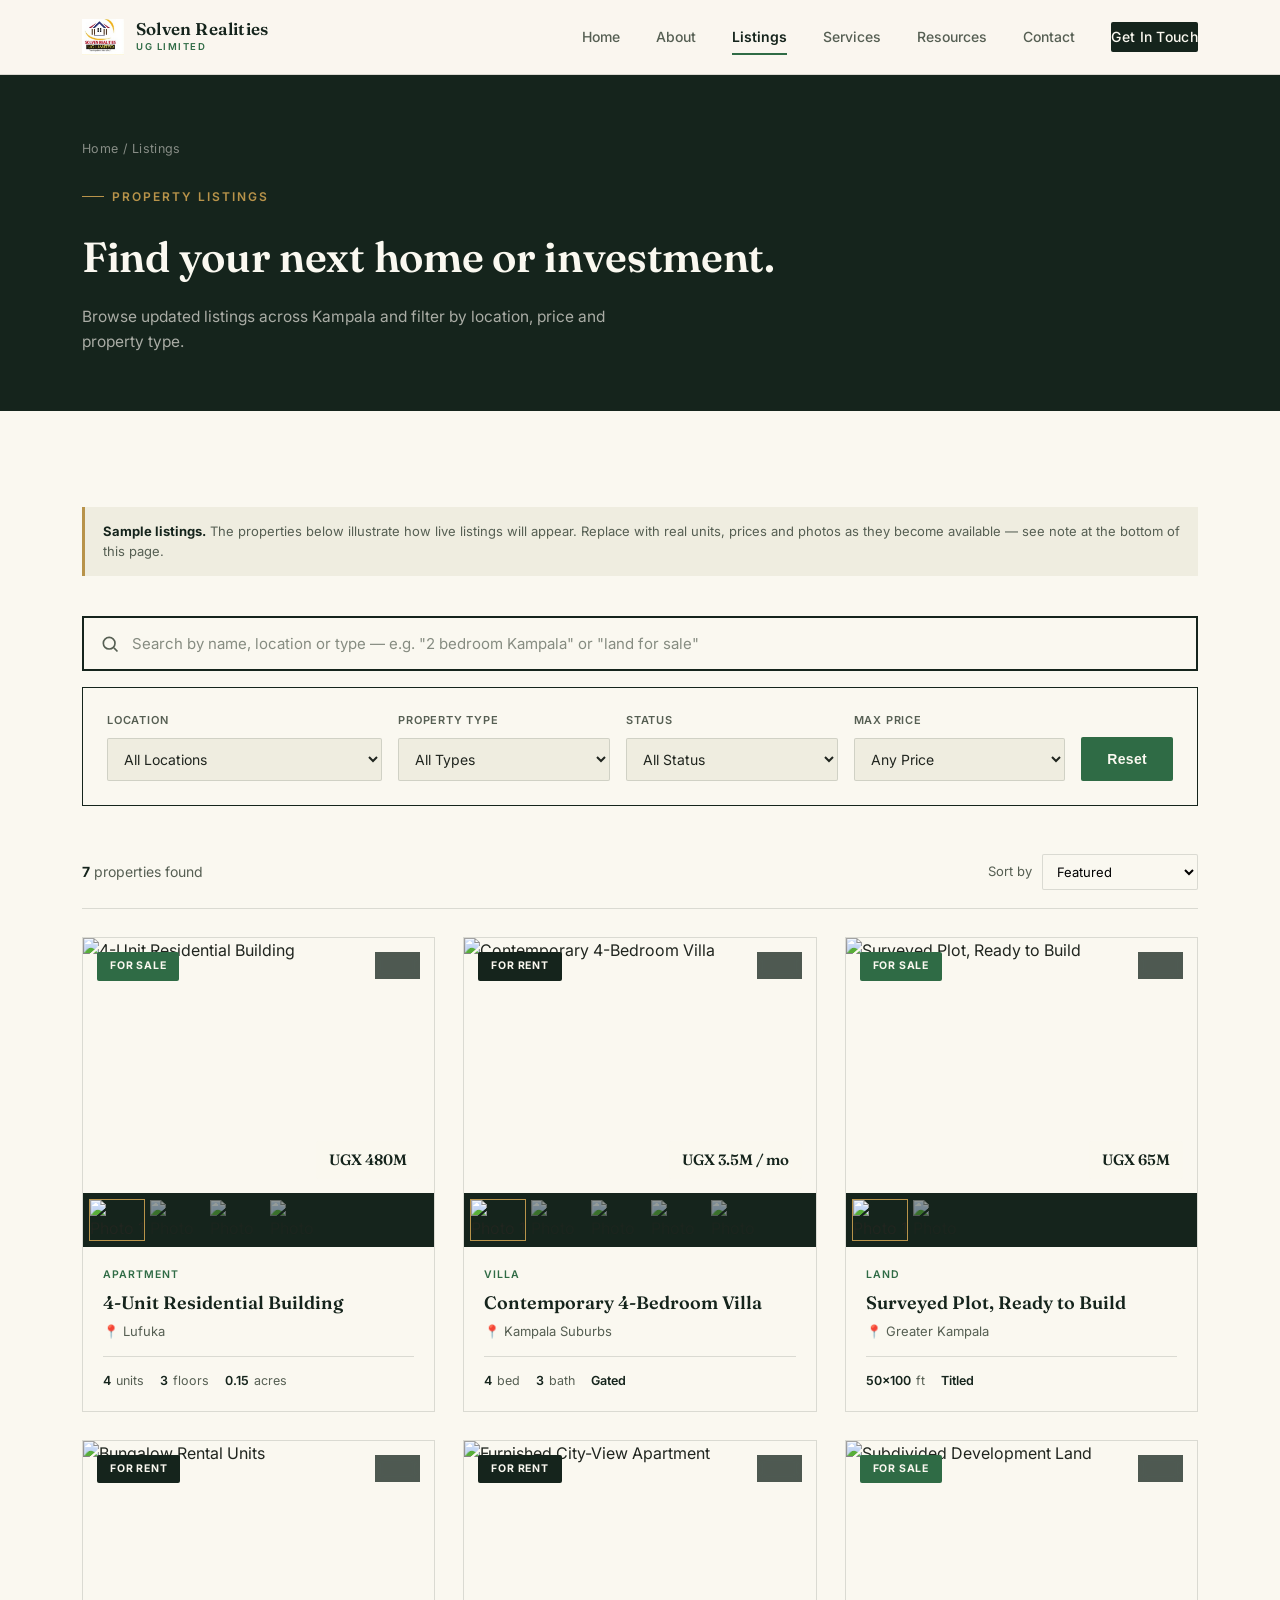
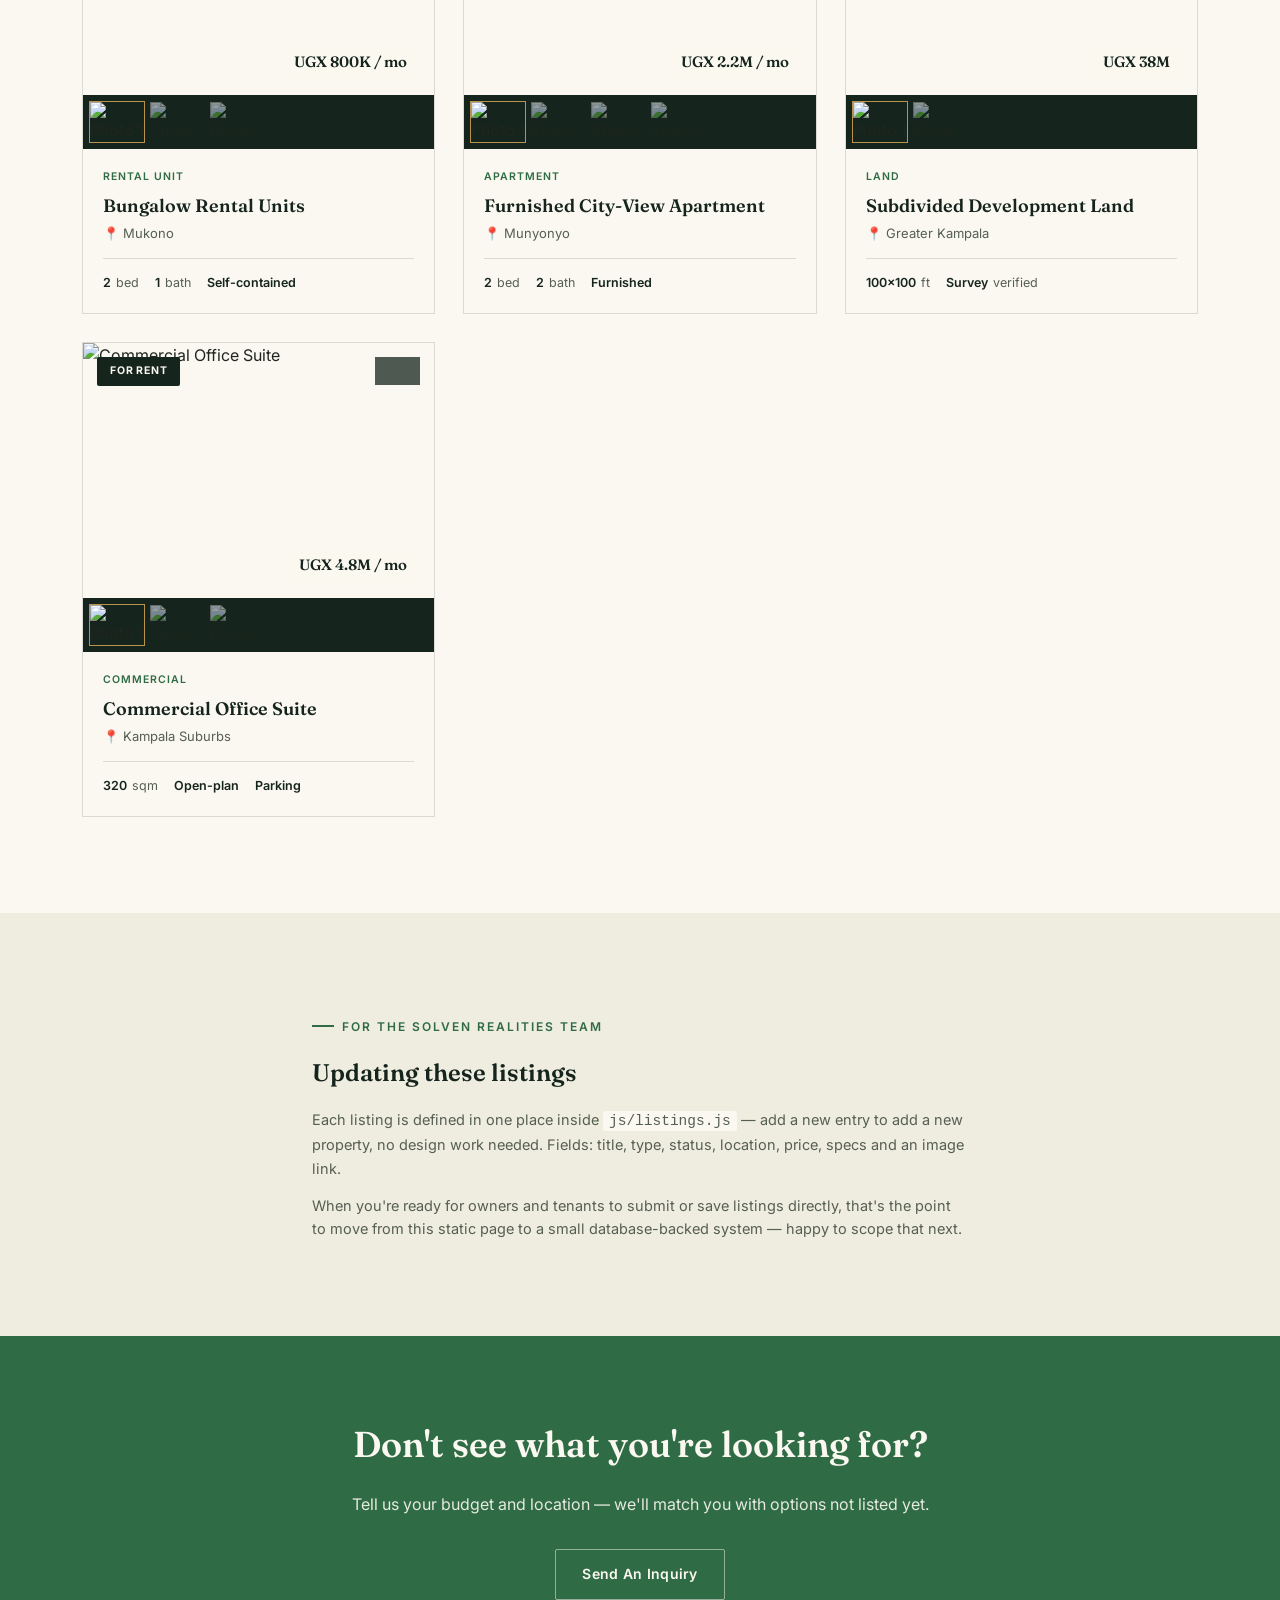
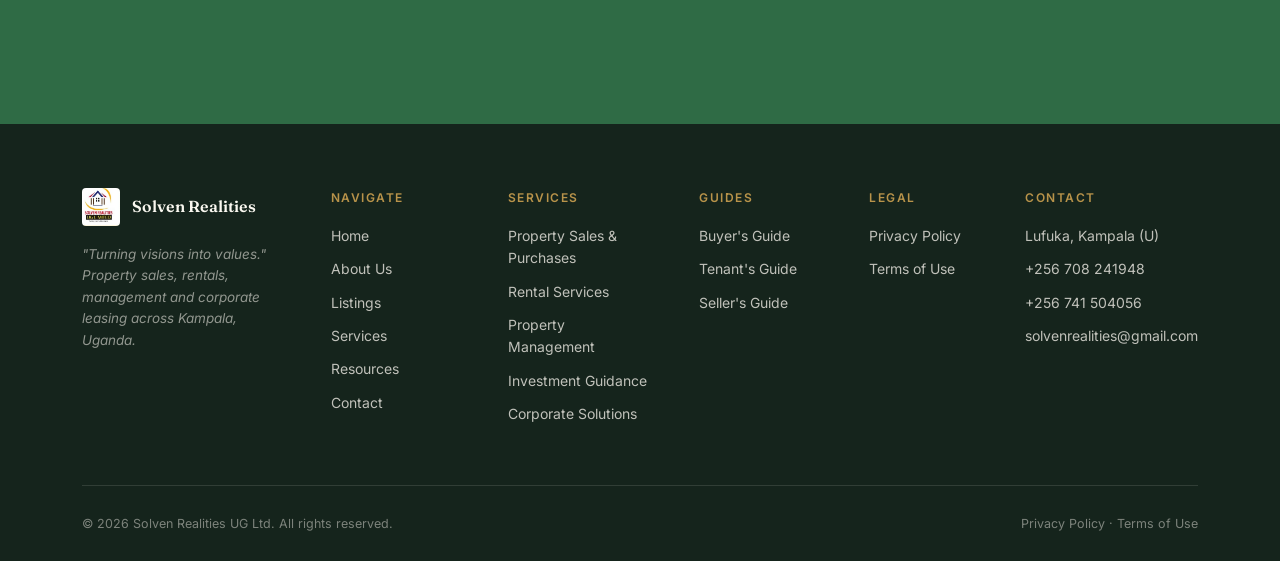
==== listings.html @ 7fe572ba "Add files via upload" ====
<!DOCTYPE html>
<html lang="en">
<head>
<meta charset="UTF-8">
<meta name="viewport" content="width=device-width, initial-scale=1.0">
<title>Property Listings — Solven Realities UG Ltd.</title>
<meta name="description" content="Browse residential, rental and land listings across Kampala, Uganda. Filter by location, price and property type.">
<link rel="stylesheet" href="css/style.css">
</head>
<body>

<!-- ===== HEADER ===== -->
<header class="site-header">
  <div class="nav-inner">
    <a href="index.html" class="brand">
      <img src="images/logo_raw.jpg" alt="Solven Realities logo">
      <div class="brand-text">
        <div class="name">Solven Realities</div>
        <div class="sub">UG Limited</div>
      </div>
    </a>
    <nav class="nav-links">
      <a href="index.html">Home</a>
      <a href="about.html">About</a>
      <a href="listings.html" class="active">Listings</a>
      <a href="services.html">Services</a>
      <a href="resources.html">Resources</a>
      <a href="contact.html">Contact</a>
      <a href="contact.html" class="nav-cta">Get In Touch</a>
    </nav>
    <button class="nav-toggle" aria-label="Menu"><span></span><span></span><span></span></button>
  </div>
</header>

<!-- ===== PAGE HEADER ===== -->
<section class="page-header">
  <div class="wrap">
    <div class="breadcrumb"><a href="index.html">Home</a> / Listings</div>
    <div class="eyebrow">Property Listings</div>
    <h1>Find your next home or investment.</h1>
    <p>Browse updated listings across Kampala and filter by location, price and property type.</p>
  </div>
</section>

<!-- ===== LISTINGS ===== -->
<section>
  <div class="wrap">

    <div class="sample-note">
      <strong>Sample listings.</strong> The properties below illustrate how live listings will appear. Replace with real units, prices and photos as they become available — see note at the bottom of this page.
    </div>

    <!-- Search bar -->
    <div class="search-bar-wrap">
      <div class="search-bar">
        <svg class="search-icon" viewBox="0 0 24 24" fill="none" stroke="currentColor" stroke-width="2"><circle cx="11" cy="11" r="7"/><path d="M21 21l-4.3-4.3"/></svg>
        <input
          type="text"
          id="f-search"
          placeholder="Search by name, location or type — e.g. &quot;2 bedroom Kampala&quot; or &quot;land for sale&quot;"
          autocomplete="off"
          spellcheck="false"
        >
        <button class="search-clear" id="search-clear" aria-label="Clear search" style="display:none;">✕</button>
      </div>
    </div>

    <!-- Filter bar -->
    <div class="filter-bar">
      <div class="filter-field">
        <label for="f-location">Location</label>
        <select id="f-location">
          <option value="all">All Locations</option>
          <option value="Lufuka">Lufuka</option>
          <option value="Kampala Suburbs">Kampala Suburbs</option>
          <option value="Greater Kampala">Greater Kampala</option>
          <option value="Munyonyo">Munyonyo</option>
          <option value="Mukono">Mukono</option>
        </select>
      </div>
      <div class="filter-field">
        <label for="f-type">Property Type</label>
        <select id="f-type">
          <option value="all">All Types</option>
          <option value="Apartment">Apartment</option>
          <option value="Villa">Villa / House</option>
          <option value="Land">Land</option>
          <option value="Commercial">Commercial</option>
          <option value="Rental Unit">Rental Unit</option>
        </select>
      </div>
      <div class="filter-field">
        <label for="f-status">Status</label>
        <select id="f-status">
          <option value="all">All Status</option>
          <option value="For Sale">For Sale</option>
          <option value="For Rent">For Rent</option>
        </select>
      </div>
      <div class="filter-field">
        <label for="f-price">Max Price</label>
        <select id="f-price">
          <option value="all">Any Price</option>
          <option value="5000000">Under 5M (rent/mo)</option>
          <option value="100000000">Under 100M</option>
          <option value="500000000">Under 500M</option>
        </select>
      </div>
      <button class="btn btn-primary" id="f-reset">Reset</button>
    </div>

    <div class="listings-toolbar">
      <div class="result-count"><strong id="result-count">7</strong> properties found</div>
      <div class="sort-field">
        Sort by
        <select id="f-sort">
          <option value="default">Featured</option>
          <option value="price-asc">Price: Low to High</option>
          <option value="price-desc">Price: High to Low</option>
        </select>
      </div>
    </div>

    <div class="listing-grid" id="listing-grid">
      <!-- Cards injected by JS from sample data, also present as static fallback below -->
    </div>

    <div class="listings-empty" id="listings-empty" style="display:none;">
      <svg viewBox="0 0 24 24" fill="none" stroke="currentColor" stroke-width="1.5"><circle cx="11" cy="11" r="7"/><path d="M21 21l-4.3-4.3"/></svg>
      <h3>No properties found</h3>
      <p id="empty-msg">Try adjusting your search or filters.</p>
      <button class="btn btn-outline" id="empty-reset">Clear All Filters</button>
    </div>

    <noscript>
      <p style="padding: 40px 0; color: var(--ink-soft);">Enable JavaScript to use filtering and sorting. Contact us directly for the current listing sheet.</p>
    </noscript>

  </div>
</section>

<!-- ===== CTA / NOTE FOR CLIENT ===== -->
<section class="section-dim">
  <div class="wrap" style="max-width: 720px;">
    <div class="eyebrow">For The Solven Realities Team</div>
    <h2 style="font-family: var(--serif); font-size: 24px; font-weight: 600; color: var(--charcoal); margin-bottom: 16px;">Updating these listings</h2>
    <p style="color: var(--ink-soft); font-size: 14.5px; margin-bottom: 14px;">Each listing is defined in one place inside <code style="background: var(--paper); padding: 2px 6px; border-radius: 2px;">js/listings.js</code> — add a new entry to add a new property, no design work needed. Fields: title, type, status, location, price, specs and an image link.</p>
    <p style="color: var(--ink-soft); font-size: 14.5px;">When you're ready for owners and tenants to submit or save listings directly, that's the point to move from this static page to a small database-backed system — happy to scope that next.</p>
  </div>
</section>

<!-- ===== CTA BAND ===== -->
<section class="cta-band">
  <div class="wrap">
    <h2>Don't see what you're looking for?</h2>
    <p>Tell us your budget and location — we'll match you with options not listed yet.</p>
    <div class="hero-actions">
      <a href="contact.html" class="btn btn-outline-light">Send An Inquiry</a>
    </div>
  </div>
</section>

<!-- ===== FOOTER ===== -->
<footer class="site-footer">
  <div class="wrap">
    <div class="footer-grid">
      <div class="footer-col">
        <div class="footer-brand">
          <img src="images/logo_raw.jpg" alt="Solven Realities logo">
          <div class="name">Solven Realities</div>
        </div>
        <p class="tagline-foot">"Turning visions into values." Property sales, rentals, management and corporate leasing across Kampala, Uganda.</p>
      </div>
      <div class="footer-col">
        <h5>Navigate</h5>
        <ul>
          <li><a href="index.html">Home</a></li>
          <li><a href="about.html">About Us</a></li>
          <li><a href="listings.html">Listings</a></li>
          <li><a href="services.html">Services</a></li>
          <li><a href="resources.html">Resources</a></li>
          <li><a href="contact.html">Contact</a></li>
        </ul>
      </div>
      <div class="footer-col">
        <h5>Services</h5>
        <ul>
          <li><a href="services.html">Property Sales &amp; Purchases</a></li>
          <li><a href="services.html">Rental Services</a></li>
          <li><a href="services.html">Property Management</a></li>
          <li><a href="services.html">Investment Guidance</a></li>
          <li><a href="services.html">Corporate Solutions</a></li>
        </ul>
      </div>
      <div class="footer-col">
        <h5>Guides</h5>
        <ul>
          <li><a href="buyers-guide.html">Buyer's Guide</a></li>
          <li><a href="tenants-guide.html">Tenant's Guide</a></li>
          <li><a href="sellers-guide.html">Seller's Guide</a></li>
        </ul>
      </div>
      <div class="footer-col">
        <h5>Legal</h5>
        <ul>
          <li><a href="privacy-policy.html">Privacy Policy</a></li>
          <li><a href="terms-of-use.html">Terms of Use</a></li>
        </ul>
      </div>
      <div class="footer-col">
        <h5>Contact</h5>
        <ul>
          <li>Lufuka, Kampala (U)</li>
          <li>+256 708 241948</li>
          <li>+256 741 504056</li>
          <li>solvenrealities@gmail.com</li>
        </ul>
      </div>
    </div>
    <div class="footer-bottom">
      <span>© 2026 Solven Realities UG Ltd. All rights reserved.</span>
      <span><a href="privacy-policy.html">Privacy Policy</a> · <a href="terms-of-use.html">Terms of Use</a></span>
    </div>
  </div>
</footer>

<script src="js/listings.js"></script>
<script src="js/nav.js"></script>
</body>
</html>
---- css/style.css ----
/* ============================================
   SOLVEN REALITIES UG LTD — SITE STYLES
   Design language: Kampala's red laterite earth,
   surveyor plot-lines, warm equatorial light.
   ============================================ */

@import url('https://fonts.googleapis.com/css2?family=Fraunces:opsz,wght@9..144,400;9..144,500;9..144,600;9..144,700&family=Inter:wght@400;500;600;700&display=swap');

:root {
  --clay: #2F6B45;
  --clay-dark: #1F4E32;
  --clay-light: #5C9A72;
  --charcoal: #15241C;
  --charcoal-soft: #1E3327;
  --paper: #FAF8F0;
  --paper-dim: #EFEDE0;
  --gold: #B8934A;
  --ink: #20251F;
  --ink-soft: #565F53;
  --line: rgba(21,36,28,0.14);

  --serif: 'Fraunces', serif;
  --sans: 'Inter', sans-serif;
}

* { margin: 0; padding: 0; box-sizing: border-box; }

html { scroll-behavior: smooth; }

body {
  font-family: var(--sans);
  background: var(--paper);
  color: var(--ink);
  line-height: 1.6;
  -webkit-font-smoothing: antialiased;
}

img { max-width: 100%; display: block; }
a { color: inherit; text-decoration: none; }
ul { list-style: none; }

.wrap {
  max-width: 1180px;
  margin: 0 auto;
  padding: 0 32px;
}

/* ===== Plot-line signature motif ===== */
.plotline {
  border: none;
  border-top: 1.5px dashed rgba(26,36,32,0.25);
  margin: 0;
}

.plotline-gold {
  border: none;
  border-top: 1.5px dashed rgba(201,154,77,0.6);
  margin: 0;
}

.corner-mark {
  position: relative;
}
.corner-mark::before,
.corner-mark::after {
  content: '';
  position: absolute;
  width: 9px;
  height: 9px;
  border: 1.5px solid var(--clay);
}
.corner-mark::before { top: -1px; left: -1px; border-right: none; border-bottom: none; }
.corner-mark::after { bottom: -1px; right: -1px; border-left: none; border-top: none; }

/* ===== Header / Nav ===== */
.site-header {
  position: sticky;
  top: 0;
  z-index: 100;
  background: rgba(250,246,239,0.92);
  backdrop-filter: blur(10px);
  border-bottom: 1px solid var(--line);
}

.nav-inner {
  max-width: 1180px;
  margin: 0 auto;
  padding: 16px 32px;
  display: flex;
  align-items: center;
  justify-content: space-between;
}

.brand {
  display: flex;
  align-items: center;
  gap: 12px;
}

.brand img {
  width: 42px;
  height: 42px;
  object-fit: contain;
  border-radius: 4px;
}

.brand-text .name {
  font-family: var(--serif);
  font-weight: 600;
  font-size: 17px;
  color: var(--charcoal);
  letter-spacing: 0.2px;
  line-height: 1.1;
}

.brand-text .sub {
  font-size: 9.5px;
  letter-spacing: 1.5px;
  color: var(--clay);
  font-weight: 600;
  text-transform: uppercase;
}

.nav-links {
  display: flex;
  align-items: center;
  gap: 36px;
}

.nav-links a {
  font-size: 14px;
  font-weight: 500;
  color: var(--ink-soft);
  position: relative;
  padding: 4px 0;
  transition: color 0.2s ease;
}

.nav-links a:hover { color: var(--clay); }

.nav-links a.active {
  color: var(--charcoal);
  font-weight: 600;
}

.nav-links a.active::after {
  content: '';
  position: absolute;
  left: 0; right: 0; bottom: -3px;
  height: 2px;
  background: var(--clay);
}

.nav-cta {
  background: var(--charcoal);
  color: var(--paper) !important;
  padding: 10px 20px;
  border-radius: 2px;
  font-size: 13.5px;
  font-weight: 600;
  letter-spacing: 0.3px;
  transition: background 0.2s ease;
}
.nav-cta:hover { background: var(--clay); }

.nav-toggle {
  display: none;
  flex-direction: column;
  gap: 5px;
  background: none;
  border: none;
  cursor: pointer;
  padding: 6px;
}
.nav-toggle span {
  width: 22px;
  height: 2px;
  background: var(--charcoal);
}

/* ===== Buttons ===== */
.btn {
  display: inline-flex;
  align-items: center;
  gap: 8px;
  padding: 13px 26px;
  font-size: 14px;
  font-weight: 600;
  letter-spacing: 0.3px;
  border-radius: 2px;
  transition: all 0.2s ease;
  cursor: pointer;
  border: 1.5px solid transparent;
}

.btn-primary {
  background: var(--clay);
  color: var(--paper);
}
.btn-primary:hover { background: var(--clay-dark); }

.btn-outline {
  border-color: var(--charcoal);
  color: var(--charcoal);
}
.btn-outline:hover { background: var(--charcoal); color: var(--paper); }

.btn-outline-light {
  border-color: rgba(250,246,239,0.5);
  color: var(--paper);
}
.btn-outline-light:hover { background: var(--paper); color: var(--charcoal); }

/* ===== Eyebrow labels ===== */
.eyebrow {
  display: inline-flex;
  align-items: center;
  gap: 8px;
  font-size: 12px;
  font-weight: 600;
  letter-spacing: 2px;
  text-transform: uppercase;
  color: var(--clay);
  margin-bottom: 18px;
}
.eyebrow::before {
  content: '';
  width: 22px;
  height: 1.5px;
  background: var(--clay);
}

/* ===== Hero ===== */
.hero {
  position: relative;
  padding: 88px 0 100px;
  overflow: hidden;
}

.hero-grid {
  display: grid;
  grid-template-columns: 1.05fr 0.95fr;
  gap: 64px;
  align-items: center;
}

.hero h1 {
  font-family: var(--serif);
  font-size: 54px;
  font-weight: 600;
  line-height: 1.08;
  color: var(--charcoal);
  letter-spacing: -0.5px;
  margin-bottom: 24px;
}

.hero h1 em {
  font-style: italic;
  color: var(--clay);
  font-weight: 500;
}

.hero p.lede {
  font-size: 17px;
  color: var(--ink-soft);
  max-width: 480px;
  margin-bottom: 36px;
}

.hero-actions {
  display: flex;
  gap: 14px;
  margin-bottom: 44px;
}

.hero-stats {
  display: flex;
  gap: 40px;
}

.hero-stats .stat-num {
  font-family: var(--serif);
  font-size: 30px;
  font-weight: 600;
  color: var(--charcoal);
  line-height: 1;
}

.hero-stats .stat-label {
  font-size: 12px;
  color: var(--ink-soft);
  margin-top: 6px;
  letter-spacing: 0.3px;
}

.hero-visual {
  position: relative;
}

.hero-visual .frame-main {
  position: relative;
  border-radius: 3px;
  overflow: hidden;
  aspect-ratio: 4/3.1;
}

.hero-visual .frame-main img {
  width: 100%;
  height: 100%;
  object-fit: cover;
}

.hero-visual .frame-tag {
  position: absolute;
  bottom: 18px;
  left: 18px;
  background: rgba(26,36,32,0.85);
  backdrop-filter: blur(6px);
  color: var(--paper);
  padding: 9px 16px;
  font-size: 12px;
  font-weight: 600;
  letter-spacing: 0.5px;
  border-left: 2px solid var(--gold);
}

.hero-visual .plot-pin {
  position: absolute;
  width: 130px;
  height: 130px;
  border: 1.5px dashed rgba(250,246,239,0.85);
  top: 14%;
  right: 8%;
  pointer-events: none;
}

/* ===== Section scaffolding ===== */
section { padding: 96px 0; }

.section-head {
  max-width: 600px;
  margin-bottom: 56px;
}

.section-head.center {
  margin-left: auto;
  margin-right: auto;
  text-align: center;
}

.section-head h2 {
  font-family: var(--serif);
  font-size: 38px;
  font-weight: 600;
  color: var(--charcoal);
  line-height: 1.15;
  letter-spacing: -0.3px;
}

.section-head p {
  margin-top: 16px;
  color: var(--ink-soft);
  font-size: 16px;
}

.section-dark {
  background: var(--charcoal);
  color: var(--paper);
}
.section-dark .section-head h2 { color: var(--paper); }
.section-dark .section-head p { color: rgba(250,246,239,0.65); }

.section-dim { background: var(--paper-dim); }

/* ===== Services grid ===== */
.services-grid {
  display: grid;
  grid-template-columns: repeat(5, 1fr);
  border-top: 1px solid var(--line);
  border-left: 1px solid var(--line);
}

.service-cell {
  border-right: 1px solid var(--line);
  border-bottom: 1px solid var(--line);
  padding: 28px 22px;
  transition: background 0.25s ease;
}

.service-cell:hover { background: var(--paper-dim); }

.service-cell .num {
  font-family: var(--serif);
  font-size: 12px;
  color: var(--clay);
  font-weight: 600;
  margin-bottom: 16px;
}

.service-cell h3 {
  font-family: var(--serif);
  font-size: 16.5px;
  font-weight: 600;
  color: var(--charcoal);
  margin-bottom: 8px;
  line-height: 1.3;
}

.service-cell p {
  font-size: 13px;
  color: var(--ink-soft);
  line-height: 1.55;
}

/* ===== Portfolio / property cards ===== */
.portfolio-grid {
  display: grid;
  grid-template-columns: repeat(3, 1fr);
  gap: 28px;
}

.portfolio-grid.featured {
  grid-template-columns: 1.4fr 1fr;
  grid-template-rows: auto auto;
}

.pf-card {
  position: relative;
  border-radius: 3px;
  overflow: hidden;
  background: var(--charcoal);
}

.pf-card .pf-img-wrap {
  aspect-ratio: 4/3;
  overflow: hidden;
}

.pf-card.tall .pf-img-wrap { aspect-ratio: 4/4.6; }

.pf-card img {
  width: 100%;
  height: 100%;
  object-fit: cover;
  transition: transform 0.5s ease;
}

.pf-card:hover img { transform: scale(1.05); }

.pf-card .pf-caption {
  position: absolute;
  bottom: 0; left: 0; right: 0;
  padding: 22px 22px 18px;
  background: linear-gradient(0deg, rgba(13,17,15,0.88) 0%, rgba(13,17,15,0) 100%);
}

.pf-card .pf-tag {
  font-size: 10.5px;
  font-weight: 600;
  letter-spacing: 1.5px;
  text-transform: uppercase;
  color: var(--gold);
  margin-bottom: 6px;
  display: block;
}

.pf-card .pf-title {
  font-family: var(--serif);
  font-size: 19px;
  font-weight: 600;
  color: var(--paper);
}

/* ===== Stats / Trust strip ===== */
.trust-strip {
  display: grid;
  grid-template-columns: repeat(4, 1fr);
  border-top: 1px solid rgba(250,246,239,0.15);
  border-bottom: 1px solid rgba(250,246,239,0.15);
}

.trust-item {
  padding: 32px 24px;
  border-right: 1px solid rgba(250,246,239,0.15);
}
.trust-item:last-child { border-right: none; }

.trust-item .t-icon {
  width: 30px;
  height: 30px;
  margin-bottom: 16px;
  color: var(--gold);
}

.trust-item h4 {
  font-family: var(--serif);
  font-size: 15.5px;
  font-weight: 600;
  margin-bottom: 6px;
}

.trust-item p {
  font-size: 12.5px;
  color: rgba(250,246,239,0.6);
}

/* ===== Process / timeline ===== */
.process-list {
  display: flex;
  flex-direction: column;
}

.process-item {
  display: grid;
  grid-template-columns: 90px 1fr;
  gap: 28px;
  padding: 32px 0;
  border-top: 1px solid var(--line);
}
.process-item:last-child { border-bottom: 1px solid var(--line); }

.process-item .p-num {
  font-family: var(--serif);
  font-size: 15px;
  color: var(--clay);
  font-weight: 600;
  padding-top: 2px;
}

.process-item h3 {
  font-family: var(--serif);
  font-size: 20px;
  font-weight: 600;
  color: var(--charcoal);
  margin-bottom: 8px;
}

.process-item p {
  color: var(--ink-soft);
  font-size: 14.5px;
  max-width: 540px;
}

/* ===== Testimonial / quote ===== */
.quote-block {
  max-width: 720px;
  margin: 0 auto;
  text-align: center;
}

.quote-block blockquote {
  font-family: var(--serif);
  font-size: 26px;
  font-weight: 500;
  font-style: italic;
  line-height: 1.45;
  color: var(--charcoal);
}

.quote-block cite {
  display: block;
  margin-top: 24px;
  font-style: normal;
  font-size: 13.5px;
  font-weight: 600;
  color: var(--ink-soft);
  letter-spacing: 0.3px;
}

/* ===== CTA band ===== */
.cta-band {
  background: var(--clay);
  color: var(--paper);
  text-align: center;
  padding: 80px 0;
}

.cta-band h2 {
  font-family: var(--serif);
  font-size: 36px;
  font-weight: 600;
  margin-bottom: 18px;
}

.cta-band p {
  font-size: 16px;
  opacity: 0.9;
  margin-bottom: 32px;
}

.cta-band .hero-actions { justify-content: center; }

/* ===== Footer ===== */
.site-footer {
  background: var(--charcoal);
  color: rgba(250,246,239,0.75);
  padding: 64px 0 28px;
}

.footer-grid {
  display: grid;
  grid-template-columns: 1.4fr 0.9fr 1fr 0.85fr 0.75fr 1fr;
  gap: 48px;
  padding-bottom: 48px;
}

.footer-brand {
  display: flex;
  align-items: center;
  gap: 12px;
  margin-bottom: 18px;
}
.footer-brand img {
  width: 38px;
  height: 38px;
  border-radius: 4px;
}
.footer-brand .name {
  font-family: var(--serif);
  font-size: 16px;
  font-weight: 600;
  color: var(--paper);
}

.footer-col h5 {
  font-size: 12px;
  font-weight: 600;
  letter-spacing: 1.5px;
  text-transform: uppercase;
  color: var(--gold);
  margin-bottom: 18px;
}

.footer-col ul li { margin-bottom: 11px; font-size: 14px; }
.footer-col ul li a:hover { color: var(--paper); }

.footer-col p.tagline-foot {
  font-size: 13.5px;
  font-style: italic;
  color: rgba(250,246,239,0.55);
  max-width: 280px;
  line-height: 1.6;
}

.footer-bottom {
  display: flex;
  justify-content: space-between;
  align-items: center;
  padding-top: 28px;
  border-top: 1px solid rgba(250,246,239,0.12);
  font-size: 12.5px;
  color: rgba(250,246,239,0.45);
}

/* ===== Page header (interior pages) ===== */
.page-header {
  background: var(--charcoal);
  color: var(--paper);
  padding: 64px 0 56px;
  position: relative;
  overflow: hidden;
}

.page-header .eyebrow { color: var(--gold); }
.page-header .eyebrow::before { background: var(--gold); }

.page-header h1 {
  font-family: var(--serif);
  font-size: 42px;
  font-weight: 600;
  letter-spacing: -0.3px;
}

.page-header p {
  margin-top: 14px;
  max-width: 540px;
  color: rgba(250,246,239,0.65);
  font-size: 15.5px;
}

.breadcrumb {
  font-size: 12.5px;
  color: rgba(250,246,239,0.5);
  margin-bottom: 20px;
  letter-spacing: 0.3px;
}
.breadcrumb a:hover { color: var(--gold); }

/* ===== About page specifics ===== */
.about-grid {
  display: grid;
  grid-template-columns: 1fr 1fr;
  gap: 64px;
  align-items: center;
}

.about-grid img {
  border-radius: 3px;
  aspect-ratio: 4/4.6;
  object-fit: cover;
}

.value-list {
  display: flex;
  flex-direction: column;
  gap: 0;
}

.value-row {
  display: grid;
  grid-template-columns: 50px 1fr;
  gap: 20px;
  padding: 26px 0;
  border-top: 1px solid var(--line);
}
.value-row:last-child { border-bottom: 1px solid var(--line); }

.value-row .v-mark {
  font-family: var(--serif);
  font-style: italic;
  font-size: 22px;
  color: var(--clay);
}

.value-row h4 {
  font-family: var(--serif);
  font-size: 17px;
  font-weight: 600;
  color: var(--charcoal);
  margin-bottom: 6px;
}

.value-row p { font-size: 14px; color: var(--ink-soft); }

/* ===== Team / leadership ===== */
.team-grid {
  display: grid;
  grid-template-columns: repeat(3, 1fr);
  gap: 32px;
}

.team-card .t-photo {
  aspect-ratio: 3/3.4;
  background: var(--paper-dim);
  border-radius: 3px;
  margin-bottom: 16px;
  display: flex;
  align-items: center;
  justify-content: center;
  color: var(--clay);
  font-family: var(--serif);
  font-size: 40px;
  font-weight: 600;
}

.team-card h4 {
  font-family: var(--serif);
  font-size: 17px;
  font-weight: 600;
  color: var(--charcoal);
}

.team-card .role {
  font-size: 12.5px;
  color: var(--clay);
  font-weight: 600;
  letter-spacing: 0.3px;
  margin-top: 3px;
  margin-bottom: 10px;
}

.team-card p.bio { font-size: 13.5px; color: var(--ink-soft); }

/* ===== Contact page ===== */
.contact-grid {
  display: grid;
  grid-template-columns: 1fr 1.1fr;
  gap: 64px;
}

.contact-info-list {
  display: flex;
  flex-direction: column;
  gap: 28px;
  margin-top: 36px;
}

.contact-info-item {
  display: flex;
  gap: 16px;
}

.contact-info-item .ci-icon {
  width: 38px;
  height: 38px;
  border: 1.5px solid var(--clay);
  border-radius: 50%;
  display: flex;
  align-items: center;
  justify-content: center;
  flex-shrink: 0;
  color: var(--clay);
}

.contact-info-item h4 {
  font-family: var(--serif);
  font-size: 15.5px;
  font-weight: 600;
  color: var(--charcoal);
  margin-bottom: 4px;
}

.contact-info-item p { font-size: 14px; color: var(--ink-soft); }
.contact-info-item a:hover { color: var(--clay); }

.form-card {
  background: var(--paper-dim);
  border: 1px solid var(--line);
  padding: 40px;
  border-radius: 3px;
}

.form-row { margin-bottom: 22px; }
.form-row label {
  display: block;
  font-size: 12.5px;
  font-weight: 600;
  letter-spacing: 0.5px;
  text-transform: uppercase;
  color: var(--ink-soft);
  margin-bottom: 8px;
}

.form-row input,
.form-row select,
.form-row textarea {
  width: 100%;
  padding: 12px 14px;
  border: 1.5px solid var(--line);
  background: var(--paper);
  font-family: var(--sans);
  font-size: 14.5px;
  color: var(--ink);
  border-radius: 2px;
  transition: border-color 0.2s ease;
}

.form-row input:focus,
.form-row select:focus,
.form-row textarea:focus {
  outline: none;
  border-color: var(--clay);
}

.form-row textarea { resize: vertical; min-height: 110px; }

.form-two {
  display: grid;
  grid-template-columns: 1fr 1fr;
  gap: 18px;
}

.map-frame {
  margin-top: 56px;
  border-radius: 3px;
  overflow: hidden;
  border: 1px solid var(--line);
}
.map-frame iframe { width: 100%; height: 360px; border: 0; display: block; }

/* ===== FAQ ===== */
.faq-item {
  border-top: 1px solid var(--line);
  padding: 24px 0;
}
.faq-item:last-child { border-bottom: 1px solid var(--line); }

.faq-item summary {
  font-family: var(--serif);
  font-size: 17px;
  font-weight: 600;
  color: var(--charcoal);
  cursor: pointer;
  list-style: none;
  display: flex;
  justify-content: space-between;
  align-items: center;
}
.faq-item summary::-webkit-details-marker { display: none; }
.faq-item summary::after {
  content: '+';
  font-family: var(--sans);
  font-size: 22px;
  color: var(--clay);
  font-weight: 400;
  flex-shrink: 0;
  margin-left: 20px;
}
.faq-item[open] summary::after { content: '–'; }

.faq-item p {
  margin-top: 14px;
  font-size: 14.5px;
  color: var(--ink-soft);
  max-width: 640px;
}

/* ===== Service detail page ===== */
.service-detail-grid {
  display: grid;
  grid-template-columns: repeat(2, 1fr);
  gap: 1px;
  background: var(--line);
  border: 1px solid var(--line);
}

.service-detail-item {
  background: var(--paper);
  padding: 40px;
}

.service-detail-item .sd-icon {
  width: 44px;
  height: 44px;
  color: var(--clay);
  margin-bottom: 20px;
}

.service-detail-item h3 {
  font-family: var(--serif);
  font-size: 21px;
  font-weight: 600;
  color: var(--charcoal);
  margin-bottom: 10px;
}

.service-detail-item p {
  font-size: 14.5px;
  color: var(--ink-soft);
  margin-bottom: 16px;
}

.service-detail-item ul li {
  font-size: 13.5px;
  color: var(--ink-soft);
  padding-left: 18px;
  position: relative;
  margin-bottom: 8px;
}
.service-detail-item ul li::before {
  content: '';
  position: absolute;
  left: 0; top: 8px;
  width: 6px; height: 1.5px;
  background: var(--clay);
}

/* ===== Listings: Filter Bar ===== */
.filter-bar {
  background: var(--paper);
  border: 1.5px solid var(--charcoal);
  padding: 24px;
  display: grid;
  grid-template-columns: 1.3fr 1fr 1fr 1fr auto;
  gap: 16px;
  align-items: end;
  margin-bottom: 48px;
}

.filter-field label {
  display: block;
  font-size: 11px;
  font-weight: 600;
  letter-spacing: 0.8px;
  text-transform: uppercase;
  color: var(--ink-soft);
  margin-bottom: 8px;
}

.filter-field select,
.filter-field input {
  width: 100%;
  padding: 11px 12px;
  border: 1.5px solid var(--line);
  background: var(--paper-dim);
  font-family: var(--sans);
  font-size: 14px;
  color: var(--ink);
  border-radius: 2px;
}

.filter-field select:focus,
.filter-field input:focus {
  outline: none;
  border-color: var(--clay);
}

.filter-bar .btn {
  height: 44px;
  border: none;
  cursor: pointer;
  justify-content: center;
}

/* ===== Listings: Result count + sort ===== */
.listings-toolbar {
  display: flex;
  justify-content: space-between;
  align-items: center;
  margin-bottom: 28px;
  padding-bottom: 18px;
  border-bottom: 1px solid var(--line);
}

.listings-toolbar .result-count {
  font-size: 14px;
  color: var(--ink-soft);
}
.listings-toolbar .result-count strong { color: var(--charcoal); }

.listings-toolbar .sort-field {
  display: flex;
  align-items: center;
  gap: 10px;
  font-size: 13px;
  color: var(--ink-soft);
}
.listings-toolbar select {
  padding: 8px 10px;
  border: 1.5px solid var(--line);
  background: var(--paper);
  font-family: var(--sans);
  font-size: 13px;
  border-radius: 2px;
}

/* ===== Listing Grid & Cards ===== */
.listing-grid {
  display: grid;
  grid-template-columns: repeat(3, 1fr);
  gap: 28px;
}

.listing-card {
  background: var(--paper);
  border: 1px solid var(--line);
  transition: box-shadow 0.25s ease, transform 0.25s ease;
}
.listing-card:hover {
  box-shadow: 0 16px 32px rgba(21,36,28,0.1);
  transform: translateY(-3px);
}

.listing-card .lc-img-wrap {
  position: relative;
  aspect-ratio: 4/2.9;
  overflow: hidden;
}
.listing-card .lc-img-wrap img {
  width: 100%;
  height: 100%;
  object-fit: cover;
  transition: transform 0.5s ease;
}
.listing-card:hover .lc-img-wrap img { transform: scale(1.06); }

.status-badge {
  position: absolute;
  top: 14px;
  left: 14px;
  padding: 6px 13px;
  font-size: 10.5px;
  font-weight: 700;
  letter-spacing: 0.8px;
  text-transform: uppercase;
  border-radius: 2px;
  color: var(--paper);
}
.status-badge.for-sale { background: var(--clay); }
.status-badge.for-rent { background: var(--charcoal); }
.status-badge.sold { background: var(--ink-soft); }

.lc-price-tag {
  position: absolute;
  bottom: 14px;
  right: 14px;
  background: rgba(250,248,240,0.95);
  color: var(--charcoal);
  padding: 7px 13px;
  font-family: var(--serif);
  font-size: 15px;
  font-weight: 600;
  border-radius: 2px;
}

.listing-card .lc-body { padding: 20px; }

.listing-card .lc-type {
  font-size: 10.5px;
  font-weight: 600;
  letter-spacing: 1px;
  text-transform: uppercase;
  color: var(--clay);
  margin-bottom: 8px;
}

.listing-card h3 {
  font-family: var(--serif);
  font-size: 18px;
  font-weight: 600;
  color: var(--charcoal);
  margin-bottom: 6px;
  line-height: 1.3;
}

.listing-card .lc-location {
  font-size: 13px;
  color: var(--ink-soft);
  margin-bottom: 14px;
  display: flex;
  align-items: center;
  gap: 5px;
}

.lc-specs {
  display: flex;
  gap: 16px;
  padding-top: 14px;
  border-top: 1px solid var(--line);
}

.lc-specs span {
  font-size: 12.5px;
  color: var(--ink-soft);
  display: flex;
  align-items: center;
  gap: 5px;
}
.lc-specs span strong { color: var(--charcoal); font-weight: 600; }

/* ===== Sample data disclosure note ===== */
.sample-note {
  background: var(--paper-dim);
  border-left: 3px solid var(--gold);
  padding: 14px 18px;
  font-size: 13px;
  color: var(--ink-soft);
  margin-bottom: 40px;
}
.sample-note strong { color: var(--charcoal); }

/* ===== Resources / Blog cards ===== */
.resource-grid {
  display: grid;
  grid-template-columns: repeat(3, 1fr);
  gap: 28px;
}

.resource-card {
  background: var(--paper);
  border: 1px solid var(--line);
}

.resource-card .rc-img {
  aspect-ratio: 4/2.6;
  overflow: hidden;
}
.resource-card .rc-img img { width: 100%; height: 100%; object-fit: cover; }

.resource-card .rc-body { padding: 22px; }

.resource-card .rc-cat {
  font-size: 10.5px;
  font-weight: 600;
  letter-spacing: 1px;
  text-transform: uppercase;
  color: var(--clay);
  margin-bottom: 10px;
}

.resource-card h3 {
  font-family: var(--serif);
  font-size: 17px;
  font-weight: 600;
  color: var(--charcoal);
  margin-bottom: 10px;
  line-height: 1.35;
}

.resource-card p {
  font-size: 13.5px;
  color: var(--ink-soft);
  margin-bottom: 14px;
}

.resource-card .rc-read {
  font-size: 12.5px;
  font-weight: 600;
  color: var(--clay);
  letter-spacing: 0.3px;
}

/* ===== Client type pills (Who We Serve) ===== */
.client-grid {
  display: grid;
  grid-template-columns: repeat(4, 1fr);
  gap: 1px;
  background: var(--line);
  border: 1px solid var(--line);
}

.client-cell {
  background: var(--paper);
  padding: 26px 20px;
  text-align: center;
}

.client-cell .cc-icon {
  width: 32px;
  height: 32px;
  margin: 0 auto 14px;
  color: var(--clay);
}

.client-cell h4 {
  font-family: var(--serif);
  font-size: 14.5px;
  font-weight: 600;
  color: var(--charcoal);
  line-height: 1.3;
}

/* ===== Listings: Search Bar ===== */
.search-bar-wrap {
  margin-bottom: 16px;
}

.search-bar {
  position: relative;
  display: flex;
  align-items: center;
  background: var(--paper);
  border: 2px solid var(--charcoal);
  transition: border-color 0.2s ease;
}

.search-bar:focus-within {
  border-color: var(--clay);
}

.search-icon {
  width: 20px;
  height: 20px;
  position: absolute;
  left: 16px;
  color: var(--ink-soft);
  pointer-events: none;
  flex-shrink: 0;
}

.search-bar input {
  width: 100%;
  padding: 16px 48px 16px 48px;
  border: none;
  background: transparent;
  font-family: var(--sans);
  font-size: 15px;
  color: var(--ink);
  outline: none;
}

.search-bar input::placeholder {
  color: var(--ink-soft);
  opacity: 0.7;
}

.search-clear {
  position: absolute;
  right: 14px;
  background: var(--paper-dim);
  border: none;
  width: 28px;
  height: 28px;
  border-radius: 50%;
  font-size: 13px;
  color: var(--ink-soft);
  cursor: pointer;
  display: flex;
  align-items: center;
  justify-content: center;
  transition: background 0.2s, color 0.2s;
}

.search-clear:hover {
  background: var(--clay);
  color: var(--paper);
}

/* active search query pill shown in toolbar */
.search-query-badge {
  display: inline-flex;
  align-items: center;
  gap: 6px;
  background: var(--clay);
  color: var(--paper);
  padding: 4px 10px;
  border-radius: 20px;
  font-size: 12px;
  font-weight: 600;
  margin-left: 10px;
}

/* ===== Listings: Empty state ===== */
.listings-empty {
  text-align: center;
  padding: 80px 20px;
  color: var(--ink-soft);
}

.listings-empty svg {
  width: 48px;
  height: 48px;
  color: var(--line);
  margin: 0 auto 20px;
  display: block;
}

.listings-empty h3 {
  font-family: var(--serif);
  font-size: 22px;
  font-weight: 600;
  color: var(--charcoal);
  margin-bottom: 10px;
}

.listings-empty p {
  font-size: 14.5px;
  margin-bottom: 24px;
}

/* ===== Listing card: image count badge & zoom hint ===== */
.lc-img-count {
  position: absolute;
  top: 14px;
  right: 14px;
  background: rgba(21,36,28,0.75);
  color: var(--paper);
  font-size: 11px;
  font-weight: 600;
  padding: 5px 10px;
  border-radius: 20px;
  letter-spacing: 0.3px;
  backdrop-filter: blur(4px);
  z-index: 2;
}

.lc-zoom-hint {
  position: absolute;
  inset: 0;
  display: flex;
  align-items: center;
  justify-content: center;
  background: rgba(21,36,28,0);
  color: transparent;
  font-size: 12px;
  font-weight: 600;
  letter-spacing: 0.5px;
  transition: all 0.25s ease;
  cursor: pointer;
}

.lc-img-wrap:hover .lc-zoom-hint {
  background: rgba(21,36,28,0.35);
  color: var(--paper);
}

/* ===== Listing card: thumbnail strip ===== */
.lc-thumbs {
  display: flex;
  gap: 4px;
  padding: 6px;
  background: var(--charcoal);
  overflow-x: auto;
  scrollbar-width: none;
}
.lc-thumbs::-webkit-scrollbar { display: none; }

.lc-thumb {
  flex-shrink: 0;
  width: 56px;
  height: 42px;
  overflow: hidden;
  opacity: 0.55;
  border: 1.5px solid transparent;
  cursor: pointer;
  transition: opacity 0.2s, border-color 0.2s;
}

.lc-thumb.active,
.lc-thumb:hover {
  opacity: 1;
  border-color: var(--gold);
}

.lc-thumb img {
  width: 100%;
  height: 100%;
  object-fit: cover;
}

/* ===== Lightbox ===== */
#sr-lightbox {
  display: none;
  position: fixed;
  inset: 0;
  z-index: 9999;
  align-items: center;
  justify-content: center;
}

#sr-lightbox.lb-open { display: flex; }

.lb-overlay {
  position: absolute;
  inset: 0;
  background: rgba(10,14,12,0.93);
  cursor: pointer;
}

.lb-container {
  position: relative;
  z-index: 1;
  display: flex;
  flex-direction: column;
  align-items: center;
  max-width: 92vw;
  max-height: 92vh;
  gap: 12px;
}

.lb-img-wrap {
  position: relative;
  max-width: min(860px, 90vw);
  max-height: 70vh;
  overflow: hidden;
  border-radius: 3px;
}

.lb-main-img {
  display: block;
  max-width: 100%;
  max-height: 70vh;
  object-fit: contain;
  transition: opacity 0.2s ease;
  border-radius: 3px;
}

.lb-close {
  position: fixed;
  top: 18px;
  right: 22px;
  background: rgba(21,36,28,0.75);
  color: var(--paper);
  border: none;
  width: 40px;
  height: 40px;
  border-radius: 50%;
  font-size: 18px;
  cursor: pointer;
  display: flex;
  align-items: center;
  justify-content: center;
  backdrop-filter: blur(4px);
  transition: background 0.2s;
}
.lb-close:hover { background: var(--clay); }

.lb-prev,
.lb-next {
  position: fixed;
  top: 50%;
  transform: translateY(-50%);
  background: rgba(21,36,28,0.6);
  color: var(--paper);
  border: none;
  width: 46px;
  height: 56px;
  font-size: 28px;
  cursor: pointer;
  display: flex;
  align-items: center;
  justify-content: center;
  backdrop-filter: blur(4px);
  transition: background 0.2s;
  border-radius: 3px;
}
.lb-prev { left: 12px; }
.lb-next { right: 12px; }
.lb-prev:hover, .lb-next:hover { background: var(--clay); }

.lb-counter {
  font-size: 12.5px;
  color: rgba(250,248,240,0.6);
  font-weight: 500;
  letter-spacing: 0.5px;
}

.lb-thumbs {
  display: flex;
  gap: 6px;
  overflow-x: auto;
  max-width: min(860px, 90vw);
  padding-bottom: 4px;
  scrollbar-width: thin;
  scrollbar-color: var(--clay) transparent;
}

.lb-thumb {
  flex-shrink: 0;
  width: 68px;
  height: 50px;
  overflow: hidden;
  opacity: 0.5;
  border: 2px solid transparent;
  cursor: pointer;
  border-radius: 2px;
  transition: opacity 0.2s, border-color 0.2s;
}
.lb-thumb.lb-thumb-active,
.lb-thumb:hover {
  opacity: 1;
  border-color: var(--gold);
}
.lb-thumb img {
  width: 100%;
  height: 100%;
  object-fit: cover;
}

/* ===== Counter Section ===== */
.counter-section {
  background: var(--charcoal);
  padding: 72px 0;
}

.counter-grid {
  display: grid;
  grid-template-columns: repeat(7, 1fr);
  gap: 1px;
  background: rgba(250,248,240,0.1);
  border: 1px solid rgba(250,248,240,0.1);
}

.counter-cell {
  background: var(--charcoal);
  padding: 28px 16px;
  text-align: center;
}

.counter-cell .c-num {
  font-family: var(--serif);
  font-size: 40px;
  font-weight: 700;
  color: var(--gold);
  line-height: 1;
  margin-bottom: 10px;
}

.counter-cell .c-label {
  font-size: 11px;
  font-weight: 600;
  color: rgba(250,248,240,0.55);
  text-transform: uppercase;
  letter-spacing: 1px;
  line-height: 1.4;
}

/* ===== Quote with photo background ===== */
.quote-photo-section {
  position: relative;
  background-size: cover;
  background-position: center;
  background-attachment: fixed;
  padding: 110px 0;
}

.quote-photo-overlay {
  position: absolute;
  inset: 0;
  background: linear-gradient(135deg, rgba(15,36,28,0.82) 0%, rgba(15,36,28,0.65) 100%);
}

.quote-block-light {
  position: relative;
  z-index: 1;
}

.quote-block-light blockquote {
  color: var(--paper);
  font-size: 28px;
}

.quote-block-light cite {
  color: rgba(250,248,240,0.65);
}

/* ===== Espace-style Guide pages ===== */
.guide-intro {
  max-width: 680px;
  margin-bottom: 48px;
}

.guide-intro p {
  font-size: 16px;
  color: var(--ink-soft);
  line-height: 1.7;
  margin-bottom: 14px;
}

.guide-step-list {
  display: flex;
  flex-direction: column;
  gap: 0;
  max-width: 780px;
}

.guide-step {
  display: flex;
  gap: 20px;
  padding: 22px 0;
  border-top: 1px solid var(--line);
  align-items: flex-start;
}

.guide-step:last-child { border-bottom: 1px solid var(--line); }

.guide-step .gs-arrow {
  flex-shrink: 0;
  width: 28px;
  height: 28px;
  border: 1.5px solid var(--clay);
  border-radius: 50%;
  display: flex;
  align-items: center;
  justify-content: center;
  color: var(--clay);
  margin-top: 2px;
}

.guide-step .gs-arrow svg {
  width: 12px;
  height: 12px;
}

.guide-step p {
  font-size: 15px;
  color: var(--ink);
  line-height: 1.7;
}

.guide-step p strong {
  color: var(--charcoal);
}

/* ===== Guide hub cards on Resources page ===== */
.guide-hub {
  display: grid;
  grid-template-columns: repeat(3, 1fr);
  gap: 24px;
  margin-bottom: 64px;
}

.guide-hub-card {
  border: 1.5px solid var(--line);
  padding: 32px 28px;
  background: var(--paper);
  position: relative;
  transition: border-color 0.25s, box-shadow 0.25s;
  text-decoration: none;
  display: block;
}

.guide-hub-card:hover {
  border-color: var(--clay);
  box-shadow: 0 8px 24px rgba(21,36,28,0.08);
}

.guide-hub-card .ghc-icon {
  width: 40px;
  height: 40px;
  color: var(--clay);
  margin-bottom: 18px;
}

.guide-hub-card h3 {
  font-family: var(--serif);
  font-size: 20px;
  font-weight: 600;
  color: var(--charcoal);
  margin-bottom: 10px;
}

.guide-hub-card p {
  font-size: 13.5px;
  color: var(--ink-soft);
  line-height: 1.6;
  margin-bottom: 18px;
}

.guide-hub-card .ghc-link {
  font-size: 12.5px;
  font-weight: 600;
  color: var(--clay);
  display: flex;
  align-items: center;
  gap: 6px;
  letter-spacing: 0.3px;
}

/* ===== 404 page ===== */
.error-title {
  font-family: var(--serif);
  font-size: 48px;
  font-weight: 600;
  color: var(--charcoal);
  margin-bottom: 18px;
  line-height: 1.15;
}

/* ===== Responsive ===== */
@media (max-width: 980px) {
  .hero-grid, .about-grid, .contact-grid { grid-template-columns: 1fr; }
  .hero h1 { font-size: 38px; }
  .services-grid { grid-template-columns: repeat(2, 1fr); }
  .portfolio-grid { grid-template-columns: 1fr 1fr; }
  .portfolio-grid.featured { grid-template-columns: 1fr; }
  .trust-strip { grid-template-columns: repeat(2, 1fr); }
  .trust-item:nth-child(2) { border-right: none; }
  .team-grid { grid-template-columns: repeat(2, 1fr); }
  .footer-grid { grid-template-columns: 1fr 1fr; }
  .service-detail-grid { grid-template-columns: 1fr; }
  .filter-bar { grid-template-columns: 1fr 1fr; }
  .listing-grid { grid-template-columns: 1fr 1fr; }
  .resource-grid { grid-template-columns: 1fr 1fr; }
  .client-grid { grid-template-columns: repeat(2, 1fr); }
}

@media (max-width: 680px) {
  .wrap { padding: 0 20px; }
  .nav-links {
    display: none;
    position: absolute;
    top: 100%;
    left: 0;
    right: 0;
    background: var(--paper);
    flex-direction: column;
    align-items: flex-start;
    gap: 0;
    padding: 8px 20px 20px;
    border-bottom: 1px solid var(--line);
  }
  .nav-links.nav-open { display: flex; }
  .nav-links a { width: 100%; padding: 14px 0; border-bottom: 1px solid var(--line); }
  .nav-links a.active::after { display: none; }
  .nav-links a.nav-cta { text-align: center; margin-top: 10px; border-bottom: none; }
  .nav-toggle { display: flex; }
  .nav-inner { position: relative; }
  .hero { padding: 56px 0 64px; }
  .hero h1 { font-size: 32px; }
  .hero-stats { flex-wrap: wrap; gap: 28px; }
  section { padding: 64px 0; }
  .section-head h2 { font-size: 28px; }
  .services-grid { grid-template-columns: 1fr; }
  .portfolio-grid { grid-template-columns: 1fr; }
  .trust-strip { grid-template-columns: 1fr; }
  .trust-item { border-right: none !important; border-bottom: 1px solid rgba(250,246,239,0.15); }
  .team-grid { grid-template-columns: 1fr; }
  .footer-grid { grid-template-columns: 1fr; gap: 36px; }
  .footer-bottom { flex-direction: column; gap: 10px; text-align: center; }
  .form-two { grid-template-columns: 1fr; }
  .process-item { grid-template-columns: 1fr; gap: 8px; }
  .cta-band h2 { font-size: 26px; }
  .filter-bar { grid-template-columns: 1fr; }
  .listing-grid { grid-template-columns: 1fr; }
  .resource-grid { grid-template-columns: 1fr; }
  .client-grid { grid-template-columns: 1fr 1fr; }
  .listings-toolbar { flex-direction: column; align-items: flex-start; gap: 12px; }
  .service-detail-item[style*="span 2"] { grid-column: span 1 !important; }
  .lc-specs { flex-wrap: wrap; row-gap: 8px; }
  .filter-bar .btn { width: 100%; }
  .search-bar input { font-size: 14px; padding: 14px 44px 14px 44px; }
  .error-title { font-size: 30px; }
  section[style*="padding: 120px"] { padding: 64px 0 !important; }
  .counter-grid { grid-template-columns: repeat(2, 1fr); }
  .lb-prev { left: 4px; }
  .lb-next { right: 4px; }
  .lb-prev, .lb-next { width: 36px; height: 46px; font-size: 22px; }
  .lb-main-img { max-height: 60vh; }
  .guide-hub { grid-template-columns: 1fr; }
  .quote-photo-section { background-attachment: scroll; padding: 80px 0; }
  .quote-block-light blockquote { font-size: 21px; }
}
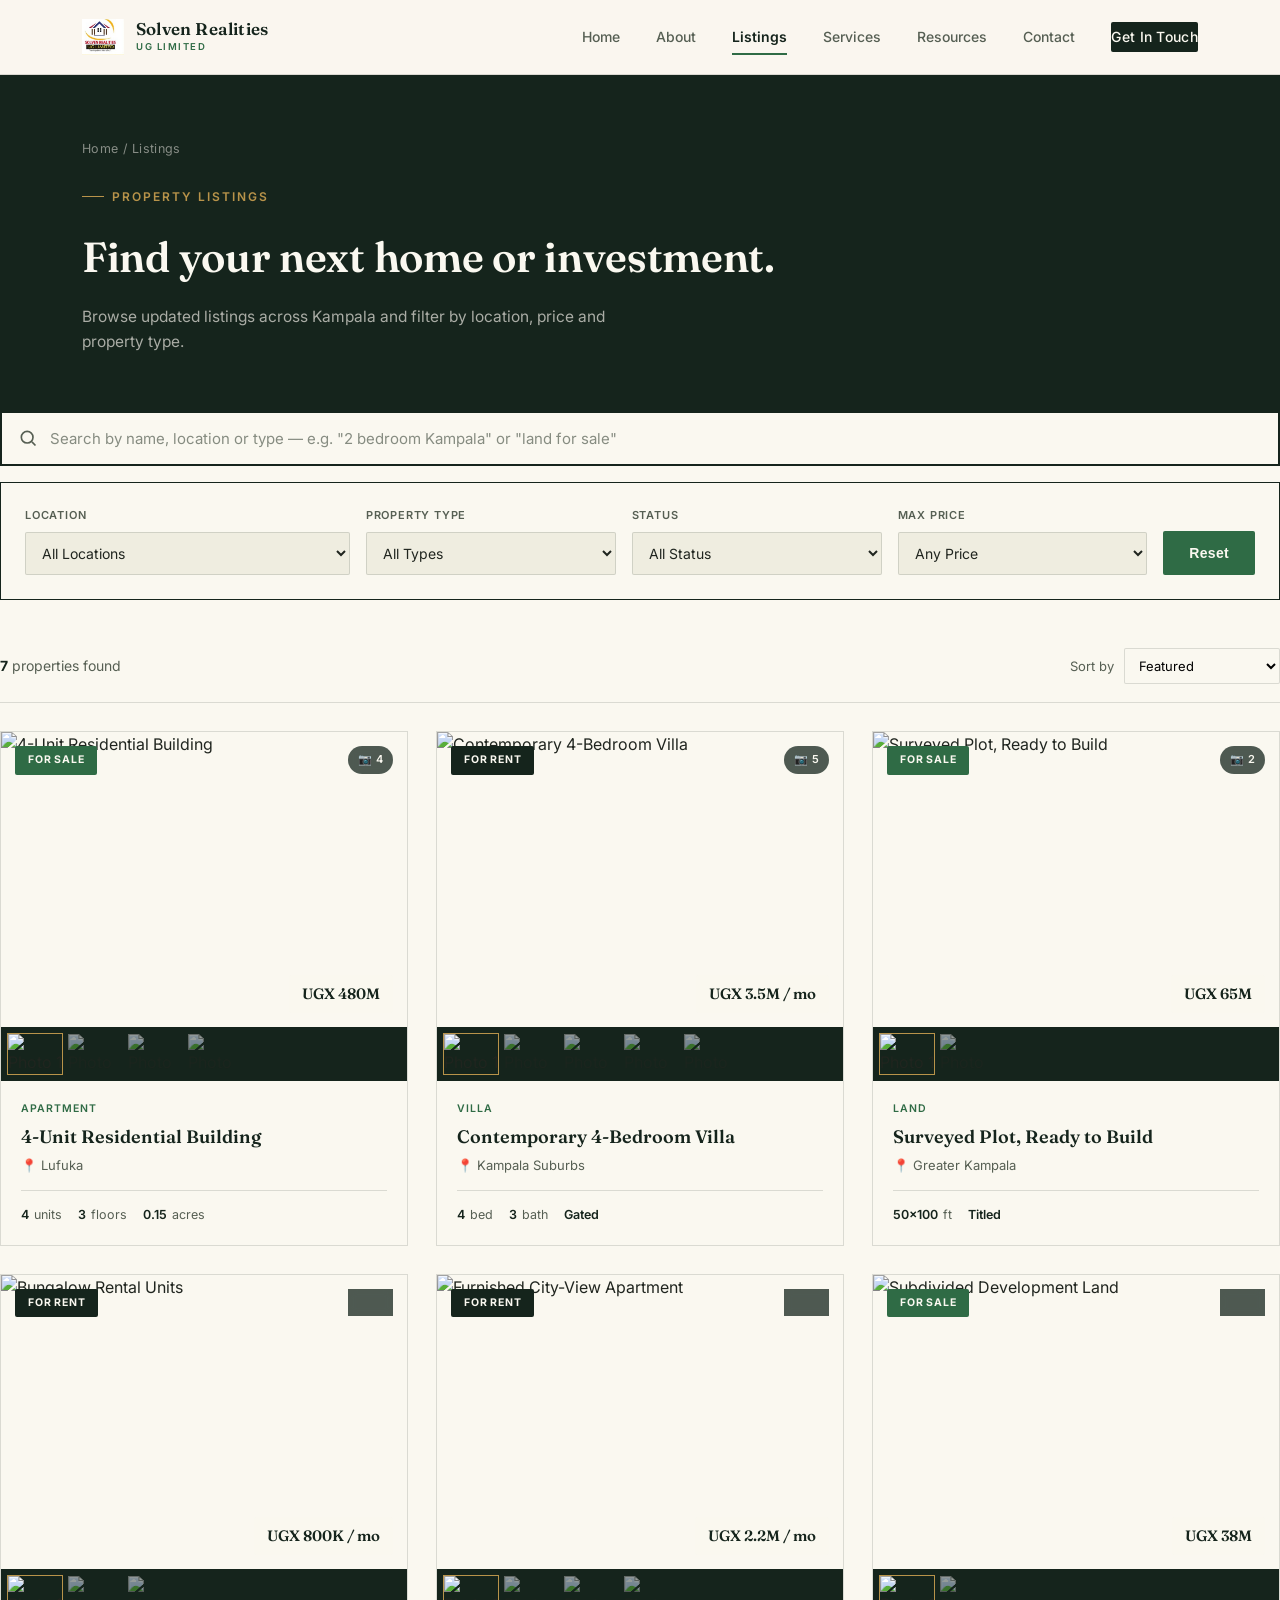
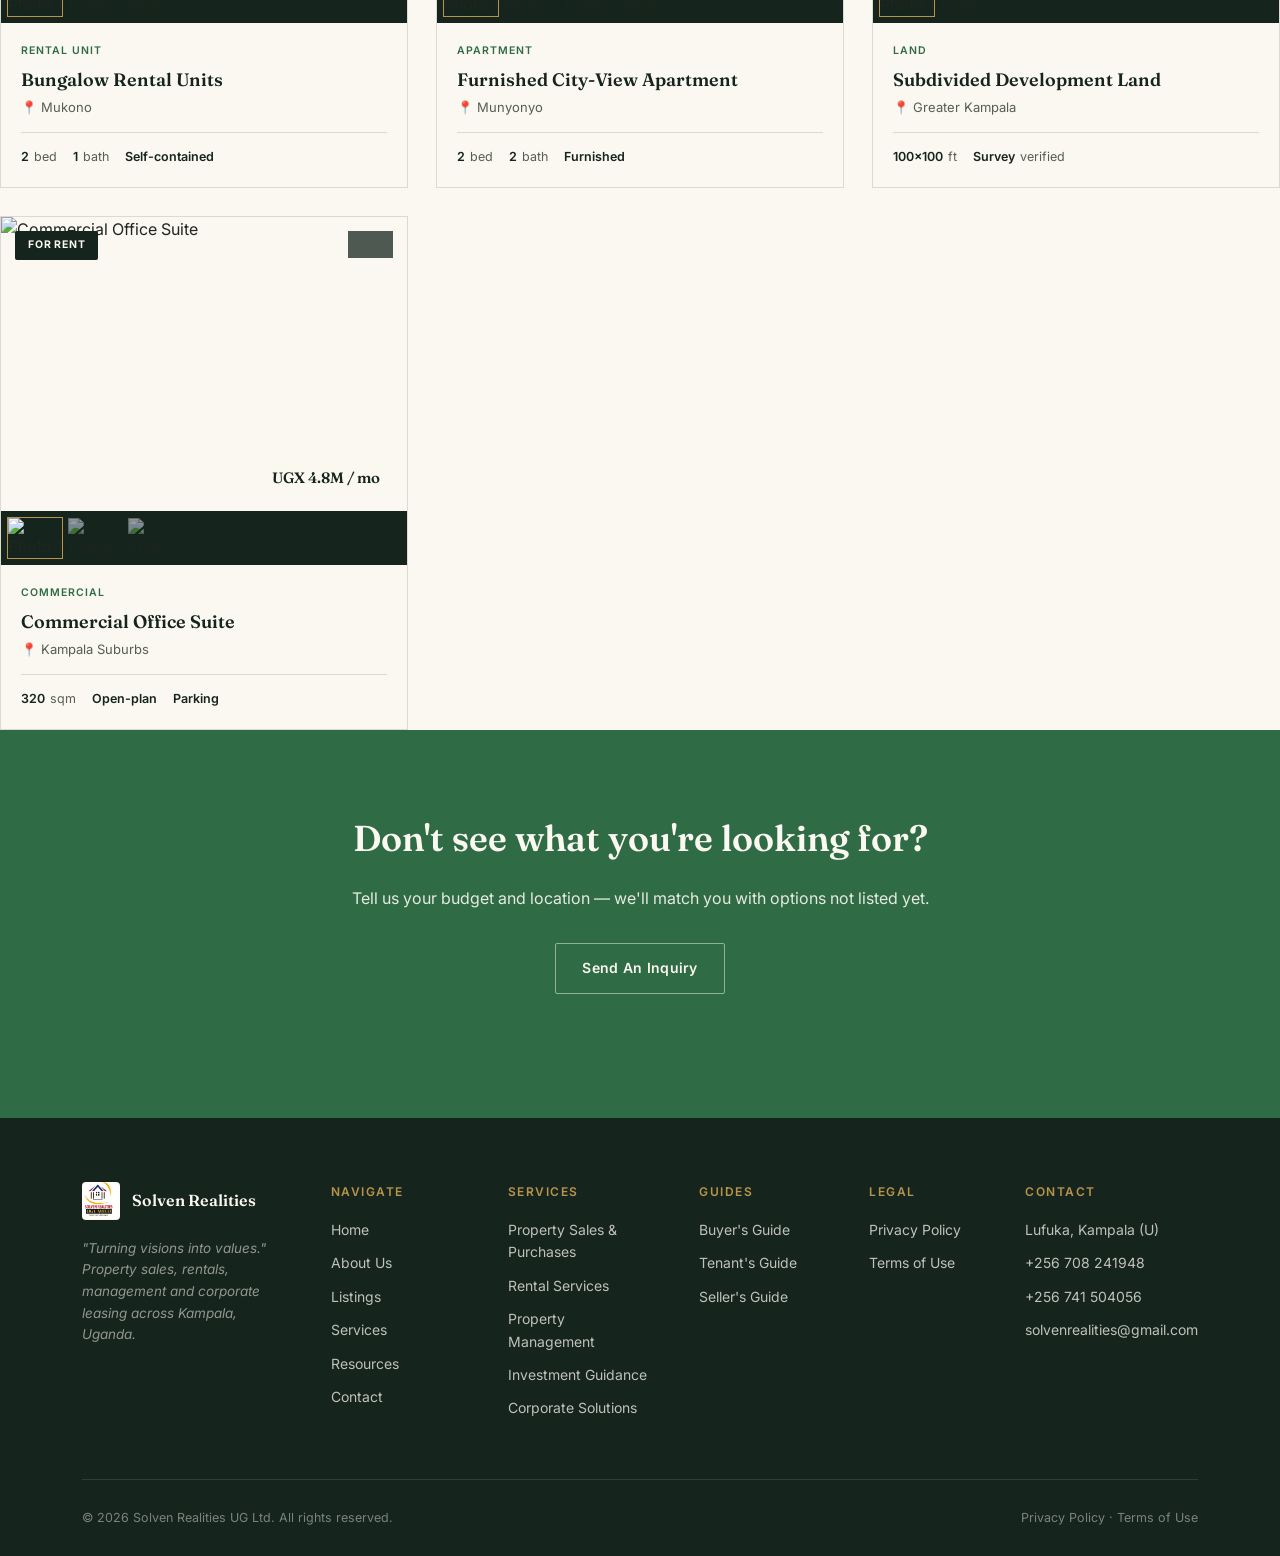
==== commit e3d1747d: "Remove sample listings and client note sections Removed sample listings section and client note from" ====
--- a/listings.html
+++ b/listings.html
@@ -41,14 +41,6 @@
     <p>Browse updated listings across Kampala and filter by location, price and property type.</p>
   </div>
 </section>
-
-<!-- ===== LISTINGS ===== -->
-<section>
-  <div class="wrap">
-
-    <div class="sample-note">
-      <strong>Sample listings.</strong> The properties below illustrate how live listings will appear. Replace with real units, prices and photos as they become available — see note at the bottom of this page.
-    </div>
 
     <!-- Search bar -->
     <div class="search-bar-wrap">
@@ -139,16 +131,6 @@
   </div>
 </section>
 
-<!-- ===== CTA / NOTE FOR CLIENT ===== -->
-<section class="section-dim">
-  <div class="wrap" style="max-width: 720px;">
-    <div class="eyebrow">For The Solven Realities Team</div>
-    <h2 style="font-family: var(--serif); font-size: 24px; font-weight: 600; color: var(--charcoal); margin-bottom: 16px;">Updating these listings</h2>
-    <p style="color: var(--ink-soft); font-size: 14.5px; margin-bottom: 14px;">Each listing is defined in one place inside <code style="background: var(--paper); padding: 2px 6px; border-radius: 2px;">js/listings.js</code> — add a new entry to add a new property, no design work needed. Fields: title, type, status, location, price, specs and an image link.</p>
-    <p style="color: var(--ink-soft); font-size: 14.5px;">When you're ready for owners and tenants to submit or save listings directly, that's the point to move from this static page to a small database-backed system — happy to scope that next.</p>
-  </div>
-</section>
-
 <!-- ===== CTA BAND ===== -->
 <section class="cta-band">
   <div class="wrap">
